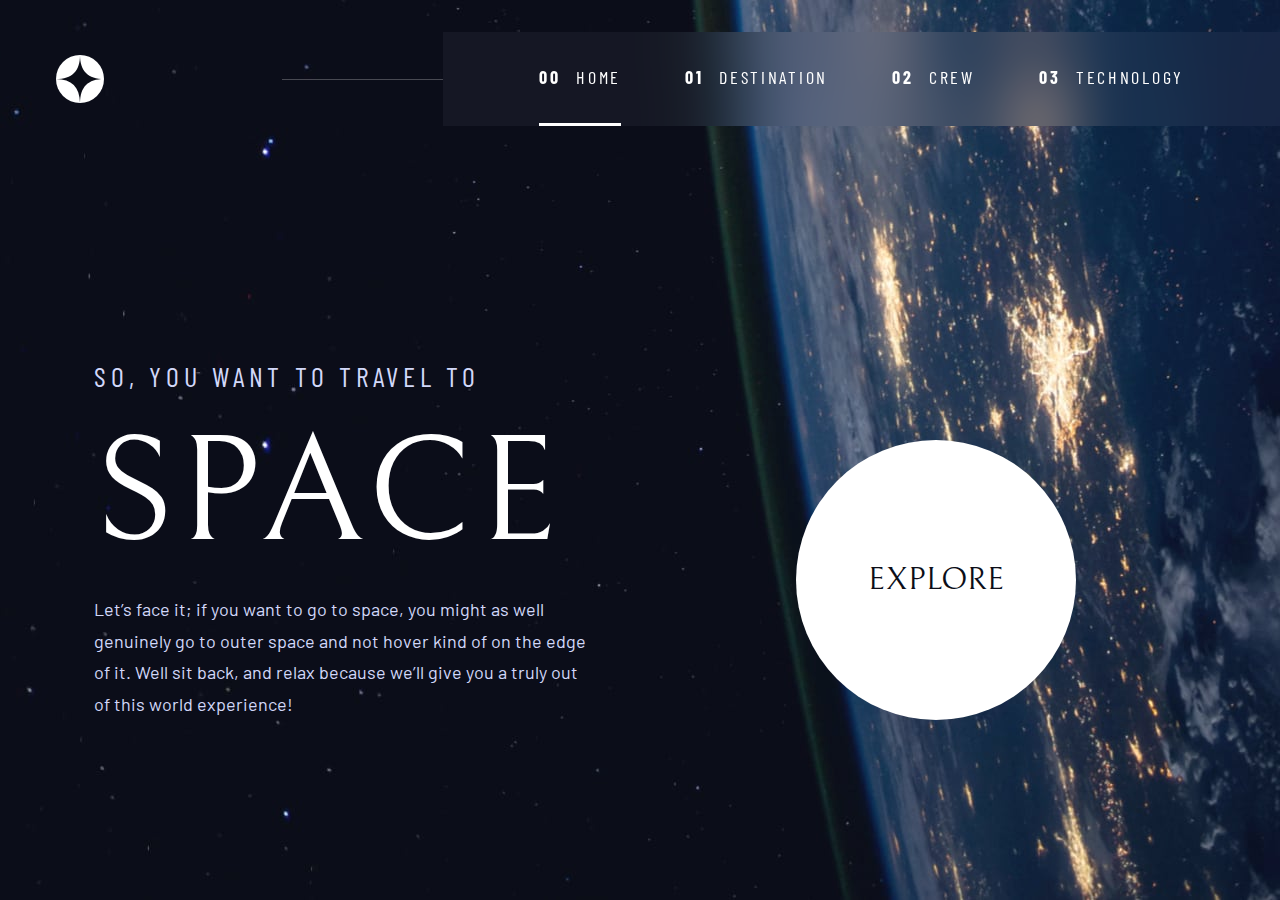
==== index.html @ abb41d13 "first commit" ====
<!DOCTYPE html>
<html lang="en">

<head>
  <meta charset="UTF-8">
  <meta name="viewport" content="width=device-width, initial-scale=1.0">
  <title>Frontend Mentor | Space tourism website</title>
  <link rel="icon" type="image/png" sizes="32x32" href="./assets/favicon-32x32.png">

  <!-- Google Fonts -->
  <link rel="preconnect" href="https://fonts.googleapis.com">
  <link rel="preconnect" href="https://fonts.gstatic.com" crossorigin>
  <link href="https://fonts.googleapis.com/css2?family=Barlow&family=Barlow+Condensed&family=Bellefair&display=swap"
    rel="stylesheet">

  <!-- Styles -->
  <link rel="stylesheet" href="css/main.css">

</head>

<body class="home">

  <a class="skip-to-content" href="#main">Skip to content</a>

  <header class="header flex">

    <div>
      <img src="./images/shared/logo.svg" alt="space tourism logo" class="logo">
    </div>

    <button class="mobile-nav-toggle" aria-controls="primary-navigation" aria-expanded="false"><span class="sr-only">Menu</span></button>
    
    <nav>
      <ul id="primary-navigation" class="primary-navigation underline-indicators flex" data-state="closed">
        <li class="active"><a href="index.html"
            class="barlow-cond uppercase letter-spacing-2 text-white"><span aria-hidden="true">00</span> Home</a>
        </li>
        <li><a href="destination.html" class="barlow-cond uppercase letter-spacing-2 text-white"><span aria-hidden="true">01</span>
            Destination</a>
        </li>
        <li>
          <a href="crew.html" class="barlow-cond uppercase letter-spacing-2 text-white"><span aria-hidden="true">02</span> Crew</a>
        </li>
        <li>
          <a href="technology.html" class="barlow-cond uppercase letter-spacing-2 text-white"><span aria-hidden="true">03</span>
            Technology</a>
        </li>
      </ul>
    </nav>

  </header>


  <main id="main" class="grid-container grid-container--home">

    <div>
      <h1 class="barlow-cond uppercase fs-500 text-light letter-spacing-1">So, you want to travel to
        <span class="bellefair fs-900 text-white d-block">Space</span>
      </h1>

      <p>Let’s face it; if you want to go to space, you might as well genuinely go to
        outer space and not hover kind of on the edge of it. Well sit back, and relax
        because we’ll give you a truly out of this world experience!
      </p>
    </div>

    <div>
      <a href="destination.html" class="large-button bellefair uppercase bg-white text-dark">Explore</a>
    </div>

  </main>


  <script src="nav.js" defer></script>
</body>

</html>
---- css/main.css ----
*,*::before,*::after{box-sizing:border-box}body,h1,h2,h3,h4,p,figure,blockquote,dl,dd{margin:0}h1,h2,h3,h4,h5,h6,p{font-weight:400}html:focus-within{scroll-behavior:smooth}body{min-height:100vh;display:grid;grid-template-rows:min-content 1fr;font-family:'Barlow', sans-serif;font-size:1.125rem;line-height:1.5;background-color:#0c0e18;color:white;overflow-x:hidden}img{max-width:100%;display:block}input,button,textarea,select{font:inherit}@media (prefers-reduced-motion: reduce){html:focus-within{scroll-behavior:auto}*,*::before,*::after{animation-duration:0.01ms !important;animation-iteration-count:1 !important;transition-duration:0.01ms !important;scroll-behavior:auto !important}}:root{--clr-dark: 230 35% 7%;--clr-light: 231 77% 90%;--clr-white: 0 0% 100%;--barlow: 'Barlow', sans-serif;--barlow-cond: 'Barlow Condensed', sans-serif;--bellefair: 'Bellefair', serif;--fs-900: clamp(5rem, 9.5vw + 3.5rem, 9.375rem);--fs-800: 3.5rem;--fs-700: 1.5rem;--fs-600: 1rem;--fs-500: 1.125rem;--fs-400: 0.9375rem;--fs-300: 1rem;--fs-200: 0.875rem}@media (min-width: 35em){:root{--fs-800: 5rem;--fs-700: 2.5rem;--fs-600: 1.5rem;--fs-500: 1.25rem;--fs-400: 1rem}}@media (min-width: 65em){:root{--fs-800: 6.25rem;--fs-700: 3.5rem;--fs-600: 2rem;--fs-500: 1.75rem;--fs-400: 1.125rem}}.flex{display:flex;gap:var(--gap, 1rem)}.grid{display:grid;gap:var(--gap, 1rem)}.d-block{display:block}.flow>*+*{margin-top:var(--flow-space, 1rem)}.container{padding-inline:2em;margin-inline:auto;max-width:80rem}.sr-only{position:absolute;width:1px;height:1px;padding:0;margin:-1px;overflow:hidden;clip:rect(0, 0, 0, 0);white-space:nowrap;border:0}.skip-to-content{position:absolute;z-index:1000;padding:.5em 1em;margin-inline:auto;background-color:#fff;color:#0c0e18;transform:translateY(-100%)}.skip-to-content:focus{transform:translateY(0);transition:transform .25s ease-out}.bg-dark{background-color:#0c0e18}.bg-light{background-color:#d2d8f9}.bg-white{background-color:#fff}.text-dark{color:#0c0e18}.text-light{color:#d2d8f9}.text-white{color:#fff}.barlow{font-family:var(--barlow)}.barlow-cond{font-family:var(--barlow-cond)}.bellefair{font-family:var(--bellefair)}.fs-900{font-size:var(--fs-900)}.fs-800{font-size:var(--fs-800)}.fs-700{font-size:var(--fs-700)}.fs-600{font-size:var(--fs-600)}.fs-500{font-size:var(--fs-500)}.fs-400{font-size:var(--fs-400)}.fs-300{font-size:var(--fs-300)}.fs-200{font-size:var(--fs-200)}.letter-spacing-1{letter-spacing:4.75px}.letter-spacing-2{letter-spacing:2.7px}.letter-spacing-3{letter-spacing:2.35px}.uppercase{text-transform:uppercase}.fs-900,.fs-800,.fs-700,.fs-600{line-height:1.1}.grid-container--home h1>span{margin-block:1rem}.numbered-title{font-family:var(--barlow-cond);font-size:var(--fs-500);text-transform:uppercase;letter-spacing:4.72px;margin-bottom:1rem}@media (min-width: 35em) and (max-width: 65em){.numbered-title{margin-left:1rem}}.numbered-title span{margin-right:.5em;font-weight:bold;color:rgba(255,255,255,0.25)}.grid-container{display:grid;text-align:center;place-items:center;padding-inline:1rem;padding-bottom:4rem}.grid-container p:not([class]){max-width:50ch;line-height:1.75;color:#d2d8f9;min-height:126px}.numbered-title{grid-area:title}.grid-container--destination{--flow-space: 1.25rem;grid-template-areas:'title' 'image' 'tabs' 'content'}.grid-container--destination>picture{grid-area:image;justify-self:center;align-self:start;max-width:70%}.grid-container--destination>.tab-list{grid-area:tabs}.grid-container--destination>.destination-info{grid-area:content}.destination-meta{flex-flow:column;place-items:center;border-top:1px solid rgba(210,216,249,0.2);margin-top:2.5rem;padding-top:2.5rem}.destination-meta span{font-size:1.75rem}.grid-container--crew{grid-template-areas:'title' 'image' 'tabs' 'content'}.grid-container--crew>.dot-indicators{grid-area:tabs}.grid-container--crew>.crew-info{grid-area:content}.grid-container--crew>.crew-info h2{font-size:var(--fs-600);color:rgba(255,255,255,0.5)}.grid-container--crew>picture{grid-area:image;max-width:50%;align-self:end;border-bottom:1px solid rgba(255,255,255,0.25)}.grid-container--technology{grid-template-areas:'title' 'image' 'tabs' 'content'}.grid-container--technology>picture{grid-area:image}.grid-container--technology>.numbered-indicators{grid-area:tabs}.grid-container--technology>.technology-info{grid-area:content}@media (max-width: 64.9em){.grid-container--technology img{min-width:100vw;margin-inline:-1rem}}@media (min-width: 35em){.numbered-title{justify-self:start;margin-top:2rem}.grid-container--destination{--flow-space: 1.75rem}.grid-container--destination>picture{max-width:50%}.destination-meta{flex-flow:row;justify-content:space-evenly}.grid-container--crew{padding-bottom:0;grid-template-areas:'title' 'content' 'tabs' 'image'}.grid-container--crew>picture{border-bottom:0}.grid-container--technology{row-gap:1.5rem}}@media (min-width: 65em){.grid-container{text-align:left;column-gap:var(--container-gap, 2rem);grid-template-columns:minmax(1rem, 1fr) repeat(2, minmax(0, 40rem)) minmax(1rem, 1fr)}.grid-container--home{padding-bottom:20vh;align-items:end}.grid-container--home>*:first-child{grid-column:2}.grid-container--home>*:last-child{grid-column:3}.grid-container--destination{justify-items:start;align-content:start;grid-template-columns:minmax(1rem, 1fr) minmax(0, 40rem) minmax(0, 32.5rem) minmax(1rem, 1fr);grid-template-areas:'. title title .' '. . tabs .' '. image content .'}.grid-container--destination>picture{max-width:90%}.destination-meta{--gap: clamp(3rem, 8vw, 9rem);justify-content:start}.grid-container--crew{justify-items:start;grid-template-columns:minmax(1rem, 1fr) minmax(0, 40rem) minmax(0, 40rem) minmax(1rem, 1fr);grid-template-areas:'. title image .' '. content image .' '. tabs image .'}.grid-container--crew>picture{max-width:100%;justify-self:end}.grid-container--crew>.dot-indicators{align-self:start}.grid-container--technology{grid-template-columns:minmax(1rem, 1fr) 5rem minmax(0, 40rem) minmax(0, 35rem) minmax(1rem, 1fr);row-gap:0;--container-gap: 1rem;padding-inline:0;grid-template-areas:'. title title title .' '. tabs content image .' '. tabs content image .'}.grid-container--technology>picture{justify-self:end}}.large-button{position:relative;z-index:1;display:inline-grid;font-size:2rem;aspect-ratio:1;padding:clamp(3rem, 6.5vw, 4.5rem);place-items:center;border-radius:50%;text-decoration:none;transition:box-shadow .75s ease-in-out}.large-button:hover,.large-button:focus{box-shadow:0 0 0 75px rgba(255,255,255,0.25)}.header{justify-content:space-between;align-items:center}.logo{margin:1.5rem clamp(1.5rem, 6vw, 3.5rem)}.primary-navigation{--gap: clamp(1rem, 5vw, 4rem);--underline-gap: 2rem;list-style:none;padding:0;margin:0;background-color:rgba(210,216,249,0.05);backdrop-filter:blur(2rem)}.primary-navigation a{text-decoration:none}.primary-navigation a>span{font-weight:bold;margin-right:.5em}@supports not (backdrop-filter: blur()){.primary-navigation{background-color:rgba(12,14,24,0.99)}}.mobile-nav-toggle{display:none}@media (max-width: 35em){.primary-navigation{--underline-gap: 1rem;position:fixed;z-index:10;inset:0 0 0 30%;list-style:none;padding:12vh 0;padding-left:2rem;margin:0;flex-flow:column;transform:translateX(100%);transition:transform .5s ease-out}.primary-navigation[data-state="opened"]{transform:translateX(0);transition:transform .5s ease-out}.primary-navigation.underline-indicators>.active{border-bottom:0;border-right:0.2rem solid #fff}.mobile-nav-toggle{display:block;position:absolute;z-index:100;top:2rem;right:2rem;background:transparent;border:0;background-image:url(/space-tourism-website-main/images/shared/icon-hamburger.svg);background-repeat:no-repeat;background-position:center;width:1.5rem;aspect-ratio:1}.mobile-nav-toggle[aria-expanded="true"]{background-image:url(/space-tourism-website-main/images/shared/icon-close.svg)}.mobile-nav-toggle:focus-visible{outline:3px solid white;outline-offset:5px}}@media (min-width: 35em){.primary-navigation{padding-inline:clamp(2rem, 7.5vw, 9rem)}}@media (min-width: 35em) and (max-width: 65em){.header{margin-bottom:2rem}.primary-navigation a>span{display:none}}@media (min-width: 65em){.header::after{content:'';display:block;position:relative;height:1px;width:7.3%;left:5%;background:rgba(255,255,255,0.25)}nav{order:1}.primary-navigation{margin-block:2rem}}@media (min-width: 71.625em){.header::after{width:13%;left:5%}}@media (min-width: 81.5em){.header::after{width:20%;left:5.5%}}@media (min-width: 92.5em){.header::after{width:27.5%;left:5.5%}}@media (min-width: 106.5em){.header::after{width:35%;left:6%}}.underline-indicators>*{cursor:pointer;border:0;border-bottom:0.2rem solid rgba(255,255,255,0);background-color:transparent}.underline-indicators>* a{display:inline-block;padding:var(--underline-gap, 1rem) 0}.underline-indicators>*:hover,.underline-indicators>*:focus{border-bottom:0.2rem solid rgba(255,255,255,0.5)}.underline-indicators>button{padding:var(--underline-gap, 1rem) 0}.underline-indicators>.active,.underline-indicators>[aria-selected="true"]{color:#fff;border-bottom:0.2rem solid #fff}.tab-list{--gap: 2rem}.dot-indicators>*{cursor:pointer;padding:.5em;border:0;border-radius:50%;background-color:rgba(255,255,255,0.25)}.dot-indicators>*:hover,.dot-indicators>*:focus{background-color:rgba(255,255,255,0.5)}.dot-indicators>[aria-selected="true"]{background-color:#fff}.numbered-indicators>*{cursor:pointer;display:grid;place-items:center;aspect-ratio:1;width:3rem;background:transparent;border-radius:50%;border:1px solid rgba(255,255,255,0.5)}.numbered-indicators>*:hover,.numbered-indicators>*:focus{border-color:#fff}.numbered-indicators>[aria-selected="true"]{color:#0c0e18;background-color:#fff}@media (min-width: 35em){.dot-indicators{margin-bottom:1rem}.numbered-indicators>*{width:4rem}}@media (min-width: 65em){.numbered-indicators{flex-direction:column;--gap: 2rem}.numbered-indicators>*{width:5rem}}body{background-size:cover;background-position:bottom}.home{background-image:url(../images/home/background-home-mobile.jpg)}@media (min-width: 35em){.home{background-image:url(../images/home/background-home-tablet.jpg);background-position:center}}@media (min-width: 65em){.home{background-image:url(../images/home/background-home-desktop.jpg)}}.destination{background-image:url(../images/destination/background-destination-mobile.jpg)}@media (min-width: 35em){.destination{background-image:url(../images/destination/background-destination-tablet.jpg);background-position:center}}@media (min-width: 65em){.destination{background-image:url(../images/destination/background-destination-desktop.jpg)}}.crew{background-image:url(../images/crew/background-crew-mobile.jpg)}@media (min-width: 35em){.crew{background-image:url(../images/crew/background-crew-tablet.jpg);background-position:center}}@media (min-width: 65em){.crew{background-image:url(../images/crew/background-crew-desktop.jpg)}}.technology{background-image:url(../images/technology/background-technology-mobile.jpg)}@media (min-width: 35em){.technology{background-image:url(../images/technology/background-technology-tablet.jpg);background-position:center}}@media (min-width: 65em){.technology{background-image:url(../images/technology/background-technology-desktop.jpg)}}
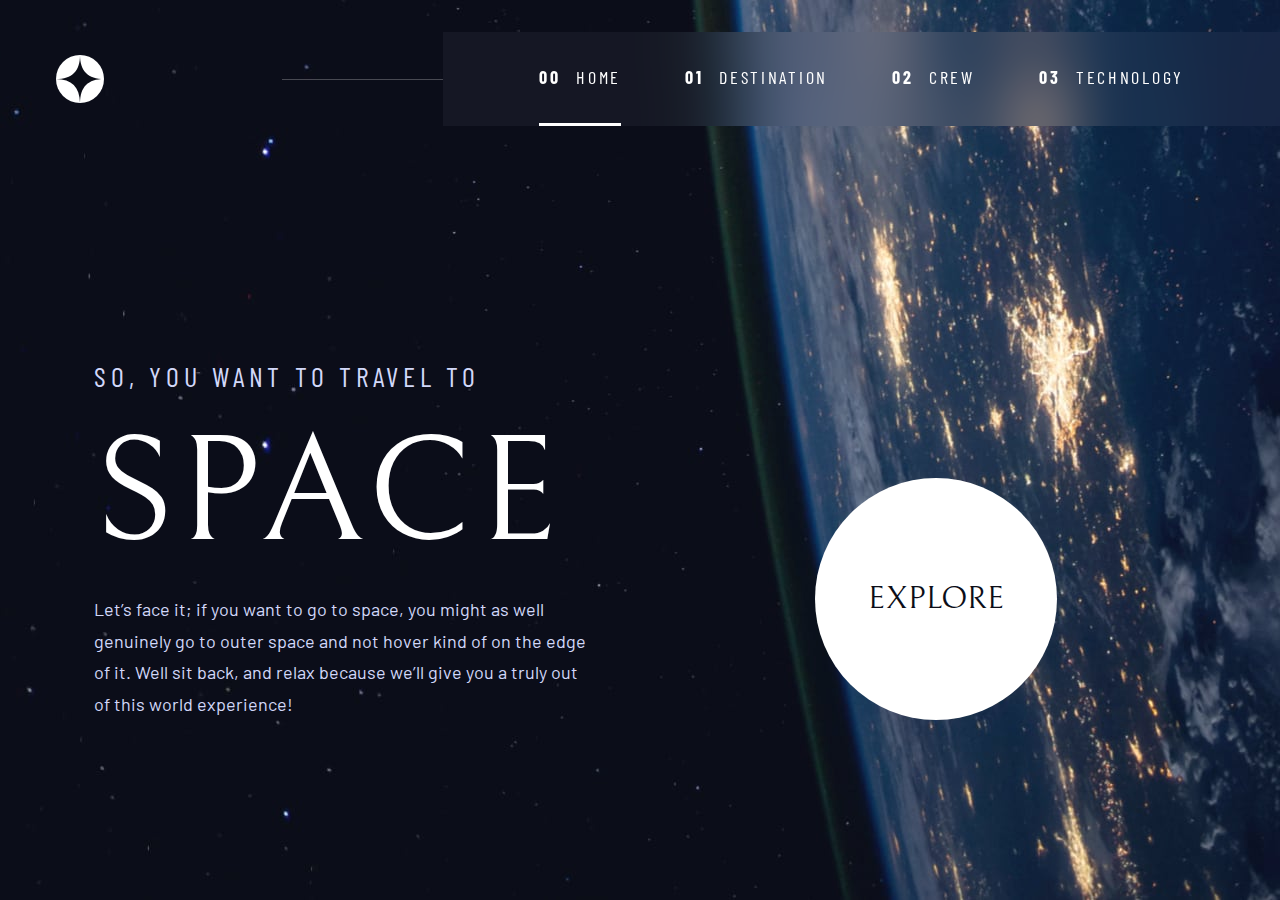
==== commit c05f7803: "homepage link for logo, overflow for mobile nav" ====
--- a/index.html
+++ b/index.html
@@ -25,24 +25,28 @@
   <header class="header flex">
 
     <div>
-      <img src="./images/shared/logo.svg" alt="space tourism logo" class="logo">
+      <a href="index.html"><img src="./images/shared/logo.svg" alt="space tourism logo" class="logo"></a>
     </div>
 
-    <button class="mobile-nav-toggle" aria-controls="primary-navigation" aria-expanded="false"><span class="sr-only">Menu</span></button>
-    
+    <button class="mobile-nav-toggle" aria-controls="primary-navigation" aria-expanded="false"><span
+        class="sr-only">Menu</span></button>
+
     <nav>
       <ul id="primary-navigation" class="primary-navigation underline-indicators flex" data-state="closed">
-        <li class="active"><a href="index.html"
-            class="barlow-cond uppercase letter-spacing-2 text-white"><span aria-hidden="true">00</span> Home</a>
+        <li class="active"><a href="index.html" class="barlow-cond uppercase letter-spacing-2 text-white"><span
+              aria-hidden="true">00</span> Home</a>
         </li>
-        <li><a href="destination.html" class="barlow-cond uppercase letter-spacing-2 text-white"><span aria-hidden="true">01</span>
+        <li><a href="destination.html" class="barlow-cond uppercase letter-spacing-2 text-white"><span
+              aria-hidden="true">01</span>
             Destination</a>
         </li>
         <li>
-          <a href="crew.html" class="barlow-cond uppercase letter-spacing-2 text-white"><span aria-hidden="true">02</span> Crew</a>
+          <a href="crew.html" class="barlow-cond uppercase letter-spacing-2 text-white"><span
+              aria-hidden="true">02</span> Crew</a>
         </li>
         <li>
-          <a href="technology.html" class="barlow-cond uppercase letter-spacing-2 text-white"><span aria-hidden="true">03</span>
+          <a href="technology.html" class="barlow-cond uppercase letter-spacing-2 text-white"><span
+              aria-hidden="true">03</span>
             Technology</a>
         </li>
       </ul>
--- a/css/main.css
+++ b/css/main.css
@@ -16,4 +16,4 @@
  '. content image .'  '. tabs image .'}.grid-container--crew>picture{max-width:100%;justify-self:end}.grid-container--crew>.dot-indicators{align-self:start}.grid-container--technology{grid-template-columns:minmax(1rem, 1fr) 5rem minmax(0, 40rem) minmax(0, 35rem) minmax(1rem, 1fr);row-gap:0;--container-gap: 1rem;padding-inline:0;grid-template-areas:'. title title title .'  '. tabs content image .'- '. tabs content image .'}.grid-container--technology>picture{justify-self:end}}.large-button{position:relative;z-index:1;display:inline-grid;font-size:2rem;aspect-ratio:1;padding:clamp(3rem, 6.5vw, 4.5rem);place-items:center;border-radius:50%;text-decoration:none;transition:box-shadow .75s ease-in-out}.large-button:hover,.large-button:focus{box-shadow:0 0 0 75px rgba(255,255,255,0.25)}.header{justify-content:space-between;align-items:center}.logo{margin:1.5rem clamp(1.5rem, 6vw, 3.5rem)}.primary-navigation{--gap: clamp(1rem, 5vw, 4rem);--underline-gap: 2rem;list-style:none;padding:0;margin:0;background-color:rgba(210,216,249,0.05);backdrop-filter:blur(2rem)}.primary-navigation a{text-decoration:none}.primary-navigation a>span{font-weight:bold;margin-right:.5em}@supports not (backdrop-filter: blur()){.primary-navigation{background-color:rgba(12,14,24,0.99)}}.mobile-nav-toggle{display:none}@media (max-width: 35em){.primary-navigation{--underline-gap: 1rem;position:fixed;z-index:10;inset:0 0 0 30%;list-style:none;padding:12vh 0;padding-left:2rem;margin:0;flex-flow:column;transform:translateX(100%);transition:transform .5s ease-out}.primary-navigation[data-state="opened"]{transform:translateX(0);transition:transform .5s ease-out}.primary-navigation.underline-indicators>.active{border-bottom:0;border-right:0.2rem solid #fff}.mobile-nav-toggle{display:block;position:absolute;z-index:100;top:2rem;right:2rem;background:transparent;border:0;background-image:url(/space-tourism-website-main/images/shared/icon-hamburger.svg);background-repeat:no-repeat;background-position:center;width:1.5rem;aspect-ratio:1}.mobile-nav-toggle[aria-expanded="true"]{background-image:url(/space-tourism-website-main/images/shared/icon-close.svg)}.mobile-nav-toggle:focus-visible{outline:3px solid white;outline-offset:5px}}@media (min-width: 35em){.primary-navigation{padding-inline:clamp(2rem, 7.5vw, 9rem)}}@media (min-width: 35em) and (max-width: 65em){.header{margin-bottom:2rem}.primary-navigation a>span{display:none}}@media (min-width: 65em){.header::after{content:'';display:block;position:relative;height:1px;width:7.3%;left:5%;background:rgba(255,255,255,0.25)}nav{order:1}.primary-navigation{margin-block:2rem}}@media (min-width: 71.625em){.header::after{width:13%;left:5%}}@media (min-width: 81.5em){.header::after{width:20%;left:5.5%}}@media (min-width: 92.5em){.header::after{width:27.5%;left:5.5%}}@media (min-width: 106.5em){.header::after{width:35%;left:6%}}.underline-indicators>*{cursor:pointer;border:0;border-bottom:0.2rem solid rgba(255,255,255,0);background-color:transparent}.underline-indicators>* a{display:inline-block;padding:var(--underline-gap, 1rem) 0}.underline-indicators>*:hover,.underline-indicators>*:focus{border-bottom:0.2rem solid rgba(255,255,255,0.5)}.underline-indicators>button{padding:var(--underline-gap, 1rem) 0}.underline-indicators>.active,.underline-indicators>[aria-selected="true"]{color:#fff;border-bottom:0.2rem solid #fff}.tab-list{--gap: 2rem}.dot-indicators>*{cursor:pointer;padding:.5em;border:0;border-radius:50%;background-color:rgba(255,255,255,0.25)}.dot-indicators>*:hover,.dot-indicators>*:focus{background-color:rgba(255,255,255,0.5)}.dot-indicators>[aria-selected="true"]{background-color:#fff}.numbered-indicators>*{cursor:pointer;display:grid;place-items:center;aspect-ratio:1;width:3rem;background:transparent;border-radius:50%;border:1px solid rgba(255,255,255,0.5)}.numbered-indicators>*:hover,.numbered-indicators>*:focus{border-color:#fff}.numbered-indicators>[aria-selected="true"]{color:#0c0e18;background-color:#fff}@media (min-width: 35em){.dot-indicators{margin-bottom:1rem}.numbered-indicators>*{width:4rem}}@media (min-width: 65em){.numbered-indicators{flex-direction:column;--gap: 2rem}.numbered-indicators>*{width:5rem}}body{background-size:cover;background-position:bottom}.home{background-image:url(../images/home/background-home-mobile.jpg)}@media (min-width: 35em){.home{background-image:url(../images/home/background-home-tablet.jpg);background-position:center}}@media (min-width: 65em){.home{background-image:url(../images/home/background-home-desktop.jpg)}}.destination{background-image:url(../images/destination/background-destination-mobile.jpg)}@media (min-width: 35em){.destination{background-image:url(../images/destination/background-destination-tablet.jpg);background-position:center}}@media (min-width: 65em){.destination{background-image:url(../images/destination/background-destination-desktop.jpg)}}.crew{background-image:url(../images/crew/background-crew-mobile.jpg)}@media (min-width: 35em){.crew{background-image:url(../images/crew/background-crew-tablet.jpg);background-position:center}}@media (min-width: 65em){.crew{background-image:url(../images/crew/background-crew-desktop.jpg)}}.technology{background-image:url(../images/technology/background-technology-mobile.jpg)}@media (min-width: 35em){.technology{background-image:url(../images/technology/background-technology-tablet.jpg);background-position:center}}@media (min-width: 65em){.technology{background-image:url(../images/technology/background-technology-desktop.jpg)}}
+ '. tabs content image .'}.grid-container--technology>picture{justify-self:end}}.large-button{position:relative;z-index:1;display:inline-grid;font-size:2rem;aspect-ratio:1;width:clamp(14.49rem, 18.9vw, 17.49rem);place-items:center;border-radius:50%;text-decoration:none;transition:box-shadow .75s ease-in-out}.large-button:hover,.large-button:focus{box-shadow:0 0 0 75px rgba(255,255,255,0.25)}.header{justify-content:space-between;align-items:center}.logo{margin:1.5rem clamp(1.5rem, 6vw, 3.5rem)}.primary-navigation{--gap: clamp(1rem, 5vw, 4rem);--underline-gap: 2rem;list-style:none;padding:0;margin:0;background-color:rgba(210,216,249,0.05);backdrop-filter:blur(2rem)}.primary-navigation a{text-decoration:none}.primary-navigation a>span{font-weight:bold;margin-right:.5em}@supports not (backdrop-filter: blur()){.primary-navigation{background-color:rgba(12,14,24,0.99)}}.mobile-nav-toggle{display:none}@media (max-width: 35em){.primary-navigation{--underline-gap: 1rem;position:fixed;z-index:10;inset:0 0 0 30%;list-style:none;padding:12vh 0;padding-left:2rem;margin:0;flex-flow:column;transform:translateX(100%);transition:transform .5s ease-out}.primary-navigation[data-state="opened"]{transform:translateX(0);transition:transform .5s ease-out}.primary-navigation.underline-indicators>.active{border-bottom:0;border-right:0.2rem solid #fff}.mobile-nav-toggle{display:block;position:absolute;z-index:100;top:2rem;right:2rem;background:transparent;border:0;background-image:url(../images/shared/icon-hamburger.svg);background-repeat:no-repeat;background-position:center;width:1.5rem;aspect-ratio:1}.mobile-nav-toggle[aria-expanded="true"]{position:fixed;background-image:url(../images/shared/icon-close.svg)}.mobile-nav-toggle:focus-visible{outline:3px solid white;outline-offset:5px}}@media (min-width: 35em){.primary-navigation{padding-inline:clamp(2rem, 7.5vw, 9rem)}}@media (min-width: 35em) and (max-width: 65em){.header{margin-bottom:2rem}.primary-navigation a>span{display:none}}@media (min-width: 65em){.header::after{content:'';display:block;position:relative;height:1px;width:7.3%;left:5%;background:rgba(255,255,255,0.25)}nav{order:1}.primary-navigation{margin-block:2rem}}@media (min-width: 71.625em){.header::after{width:13%;left:5%}}@media (min-width: 81.5em){.header::after{width:20%;left:5.5%}}@media (min-width: 92.5em){.header::after{width:27.5%;left:5.5%}}@media (min-width: 106.5em){.header::after{width:35%;left:6%}}.underline-indicators>*{cursor:pointer;border:0;border-bottom:0.2rem solid rgba(255,255,255,0);background-color:transparent}.underline-indicators>* a{display:inline-block;padding:var(--underline-gap, 1rem) 0}.underline-indicators>*:hover,.underline-indicators>*:focus{border-bottom:0.2rem solid rgba(255,255,255,0.5)}.underline-indicators>button{padding:var(--underline-gap, 1rem) 0}.underline-indicators>.active,.underline-indicators>[aria-selected="true"]{color:#fff;border-bottom:0.2rem solid #fff}.tab-list{--gap: 2rem}.dot-indicators>*{cursor:pointer;padding:.5em;border:0;border-radius:50%;background-color:rgba(255,255,255,0.25)}.dot-indicators>*:hover,.dot-indicators>*:focus{background-color:rgba(255,255,255,0.5)}.dot-indicators>[aria-selected="true"]{background-color:#fff}.numbered-indicators>*{cursor:pointer;display:grid;place-items:center;aspect-ratio:1;width:3rem;background:transparent;border-radius:50%;border:1px solid rgba(255,255,255,0.5)}.numbered-indicators>*:hover,.numbered-indicators>*:focus{border-color:#fff}.numbered-indicators>[aria-selected="true"]{color:#0c0e18;background-color:#fff}@media (min-width: 35em){.dot-indicators{margin-bottom:1rem}.numbered-indicators>*{width:4rem}}@media (min-width: 65em){.numbered-indicators{flex-direction:column;--gap: 2rem}.numbered-indicators>*{width:5rem}}body{background-size:cover;background-position:bottom}.home{background-image:url(../images/home/background-home-mobile.jpg)}@media (min-width: 35em){.home{background-image:url(../images/home/background-home-tablet.jpg);background-position:center}}@media (min-width: 65em){.home{background-image:url(../images/home/background-home-desktop.jpg)}}.destination{background-image:url(../images/destination/background-destination-mobile.jpg)}@media (min-width: 35em){.destination{background-image:url(../images/destination/background-destination-tablet.jpg);background-position:center}}@media (min-width: 65em){.destination{background-image:url(../images/destination/background-destination-desktop.jpg)}}.crew{background-image:url(../images/crew/background-crew-mobile.jpg)}@media (min-width: 35em){.crew{background-image:url(../images/crew/background-crew-tablet.jpg);background-position:center}}@media (min-width: 65em){.crew{background-image:url(../images/crew/background-crew-desktop.jpg)}}.technology{background-image:url(../images/technology/background-technology-mobile.jpg)}@media (min-width: 35em){.technology{background-image:url(../images/technology/background-technology-tablet.jpg);background-position:center}}@media (min-width: 65em){.technology{background-image:url(../images/technology/background-technology-desktop.jpg)}}
